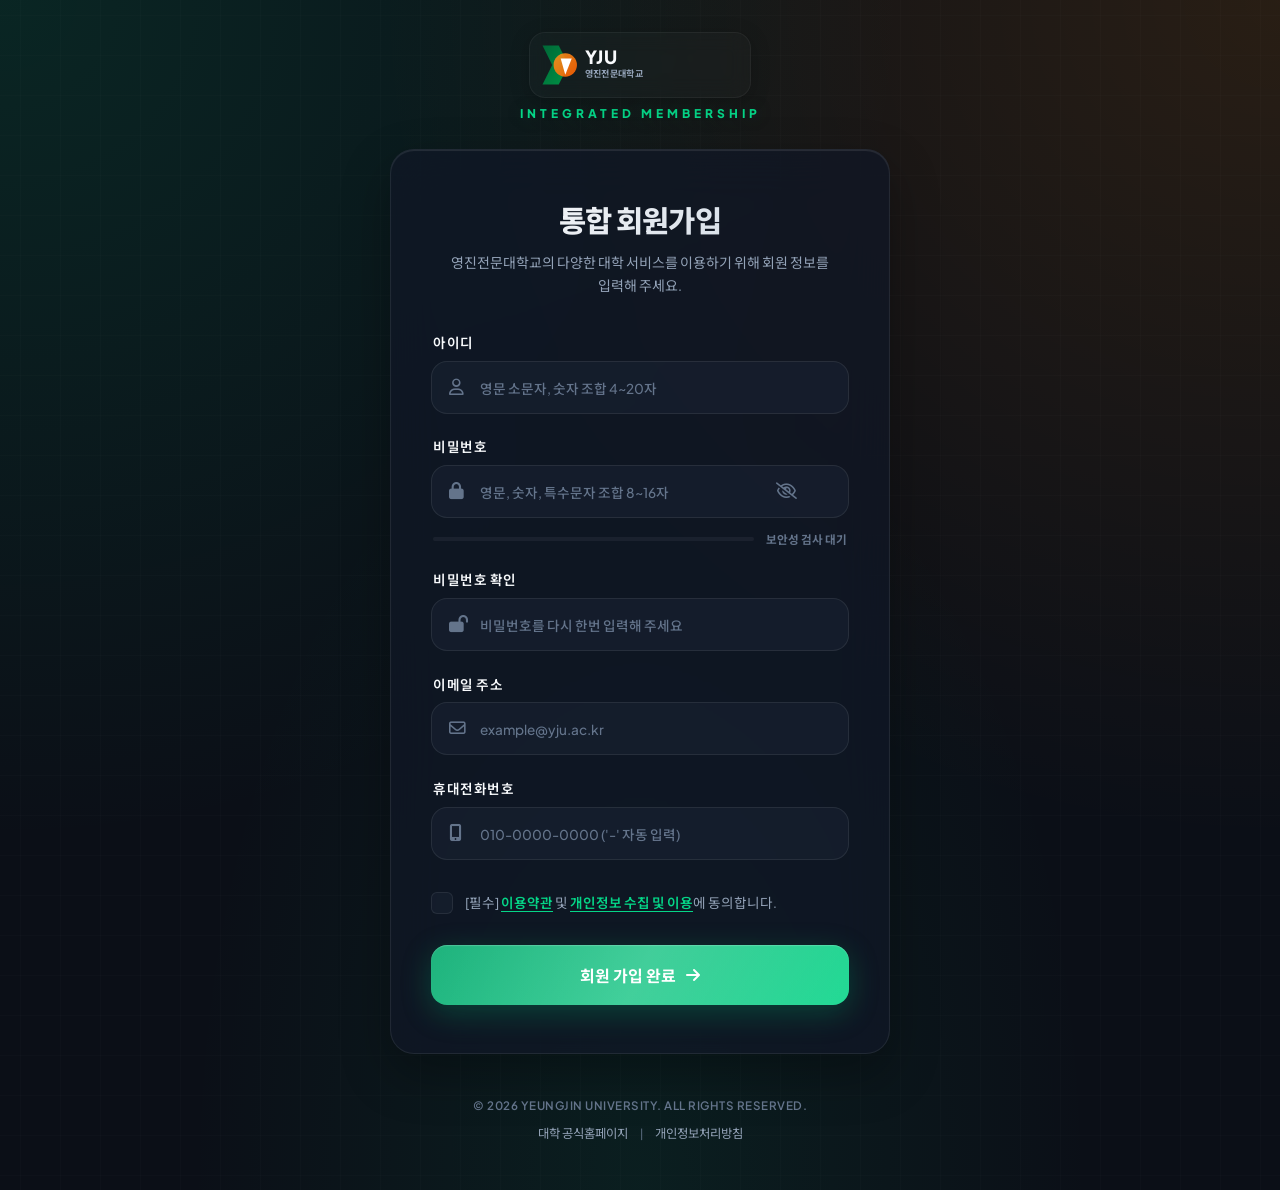
==== index.html @ d9326c76 "feat: Initialize Yeungjin University signup page and DB design (Modern Dark Theme)" ====
<!DOCTYPE html>
<html lang="ko">
<head>
  <meta charset="UTF-8">
  <meta name="viewport" content="width=device-width, initial-scale=1.0">
  <title>영진전문대학교 - 통합회원가입</title>
  <meta name="description" content="영진전문대학교 공식 통합 회원가입 페이지입니다. 안전한 보안 환경에서 통합 회원 계정을 생성하세요.">
  
  <!-- SEO & Open Graph -->
  <meta property="og:title" content="영진전문대학교 - 통합회원가입">
  <meta property="og:description" content="영진전문대학교 공식 통합 회원가입 페이지입니다. 안전한 보안 환경에서 통합 회원 계정을 생성하세요.">
  <meta property="og:type" content="website">
  
  <!-- Web Fonts (Noto Sans KR, Montserrat) -->
  <link rel="preconnect" href="https://fonts.googleapis.com">
  <link rel="preconnect" href="https://fonts.gstatic.com" crossorigin>
  <link href="https://fonts.googleapis.com/css2?family=Montserrat:wght@400;600;700;800&family=Noto+Sans+KR:wght@300;400;500;700;900&display=swap" rel="stylesheet">
  
  <!-- FontAwesome Icons for UI Enhancements -->
  <link rel="stylesheet" href="https://cdnjs.cloudflare.com/ajax/libs/font-awesome/6.4.0/css/all.min.css">
  
  <!-- External CSS Stylesheet -->
  <link rel="stylesheet" href="style.css">
</head>
<body>

  <!-- Background Decorative Spheres for Modern Glassmorphism Accent -->
  <div class="bg-bubble bg-bubble-1"></div>
  <div class="bg-bubble bg-bubble-2"></div>

  <div class="app-container">
    <!-- Header Area -->
    <header class="app-header">
      <div class="logo-area">
        <!-- SVG Logotype representing YJU -->
        <svg class="yju-logo" viewBox="0 0 320 80" xmlns="http://www.w3.org/2000/svg">
          <defs>
            <linearGradient id="gradGreen" x1="0%" y1="0%" x2="100%" y2="100%">
              <stop offset="0%" stop-color="#006837" />
              <stop offset="100%" stop-color="#009245" />
            </linearGradient>
            <linearGradient id="gradOrange" x1="0%" y1="0%" x2="100%" y2="100%">
              <stop offset="0%" stop-color="#F7931E" />
              <stop offset="100%" stop-color="#FF5F00" />
            </linearGradient>
          </defs>
          <!-- Emblem Symbol -->
          <g transform="translate(10, 10)">
            <path d="M 0 0 L 25 0 L 40 30 L 25 60 L 0 60 L 15 30 Z" fill="url(#gradGreen)" />
            <circle cx="35" cy="30" r="18" fill="url(#gradOrange)" opacity="0.9" />
            <path d="M 28 20 L 45 20 L 35 45 Z" fill="#FFFFFF" />
          </g>
          <!-- Typographic Text -->
          <text x="75" y="38" font-family="'Montserrat', sans-serif" font-weight="900" font-size="28" fill="#006837" letter-spacing="1">YJU</text>
          <text x="75" y="58" font-family="'Noto Sans KR', sans-serif" font-weight="700" font-size="14" fill="#666666" letter-spacing="0.5">영진전문대학교</text>
        </svg>
      </div>
      <p class="header-subtitle">INTEGRATED MEMBERSHIP</p>
    </header>

    <!-- Main Content Area -->
    <main class="app-main">
      <section class="signup-card">
        <div class="card-header">
          <h1 class="card-title">통합 회원가입</h1>
          <p class="card-desc">영진전문대학교의 다양한 대학 서비스를 이용하기 위해 회원 정보를 입력해 주세요.</p>
        </div>

        <form id="signupForm" class="signup-form" novalidate>
          
          <!-- 1. 아이디 입력 필드 -->
          <div class="form-group" id="group-username">
            <label for="username" class="form-label">아이디</label>
            <div class="input-wrapper">
              <i class="input-icon fa-regular fa-user"></i>
              <input type="text" id="username" name="username" class="form-input" placeholder="영문 소문자, 숫자 조합 4~20자" required autocomplete="username">
              <span class="status-indicator"><i class="fa-solid fa-circle-check"></i></span>
            </div>
            <div class="validation-message" id="msg-username">아이디를 입력해 주세요.</div>
          </div>

          <!-- 2. 비밀번호 입력 필드 -->
          <div class="form-group" id="group-password">
            <label for="password" class="form-label">비밀번호</label>
            <div class="input-wrapper">
              <i class="input-icon fa-solid fa-lock"></i>
              <input type="password" id="password" name="password" class="form-input" placeholder="영문, 숫자, 특수문자 조합 8~16자" required autocomplete="new-password">
              <button type="button" class="btn-toggle-password" tabindex="-1" aria-label="비밀번호 보기/숨기기">
                <i class="fa-regular fa-eye-slash"></i>
              </button>
              <span class="status-indicator"><i class="fa-solid fa-circle-check"></i></span>
            </div>
            <!-- Password Strength Bar -->
            <div class="password-strength-container">
              <div class="strength-bar-bg">
                <div class="strength-bar-gauge" id="strengthBar"></div>
              </div>
              <span class="strength-text" id="strengthText">보안성 검사 대기</span>
            </div>
            <div class="validation-message" id="msg-password">비밀번호를 입력해 주세요.</div>
          </div>

          <!-- 3. 비밀번호 확인 입력 필드 -->
          <div class="form-group" id="group-confirm_password">
            <label for="confirm_password" class="form-label">비밀번호 확인</label>
            <div class="input-wrapper">
              <i class="input-icon fa-solid fa-lock-open"></i>
              <input type="password" id="confirm_password" name="confirm_password" class="form-input" placeholder="비밀번호를 다시 한번 입력해 주세요" required autocomplete="new-password">
              <span class="status-indicator"><i class="fa-solid fa-circle-check"></i></span>
            </div>
            <div class="validation-message" id="msg-confirm_password">비밀번호가 일치하지 않습니다.</div>
          </div>

          <!-- 4. 이메일 입력 필드 -->
          <div class="form-group" id="group-email">
            <label for="email" class="form-label">이메일 주소</label>
            <div class="input-wrapper">
              <i class="input-icon fa-regular fa-envelope"></i>
              <input type="email" id="email" name="email" class="form-input" placeholder="example@yju.ac.kr" required autocomplete="email">
              <span class="status-indicator"><i class="fa-solid fa-circle-check"></i></span>
            </div>
            <div class="validation-message" id="msg-email">올바른 이메일 형식이 아닙니다.</div>
          </div>

          <!-- 5. 전화번호 입력 필드 -->
          <div class="form-group" id="group-phone">
            <label for="phone" class="form-label">휴대전화번호</label>
            <div class="input-wrapper">
              <i class="input-icon fa-solid fa-mobile-screen-button"></i>
              <input type="tel" id="phone" name="phone" class="form-input" placeholder="010-0000-0000 ('-' 자동 입력)" required autocomplete="tel">
              <span class="status-indicator"><i class="fa-solid fa-circle-check"></i></span>
            </div>
            <div class="validation-message" id="msg-phone">올바른 전화번호 형식이 아닙니다.</div>
          </div>

          <!-- 약관 동의 체크박스 -->
          <div class="form-terms">
            <label class="checkbox-container">
              <input type="checkbox" id="termsAgree" required>
              <span class="custom-checkbox"></span>
              <span class="checkbox-label">
                [필수] <a href="#" class="terms-link" onclick="event.preventDefault(); alert('이용약관 및 개인정보 수집 이용에 동의하셨습니다.');">이용약관</a> 및 
                <a href="#" class="terms-link" onclick="event.preventDefault(); alert('개인정보처리방침에 동의하셨습니다.');">개인정보 수집 및 이용</a>에 동의합니다.
              </span>
            </label>
            <div class="validation-message" id="msg-terms">필수 약관에 동의하셔야 회원가입이 가능합니다.</div>
          </div>

          <!-- 회원가입 제출 버튼 -->
          <button type="submit" id="btnSubmit" class="btn-submit">
            <span>회원 가입 완료</span>
            <i class="fa-solid fa-arrow-right"></i>
          </button>

        </form>
      </section>
    </main>

    <!-- Footer Area -->
    <footer class="app-footer">
      <p class="copyright">&copy; 2026 YEUNGJIN UNIVERSITY. ALL RIGHTS RESERVED.</p>
      <div class="footer-links">
        <a href="https://www.yju.ac.kr" target="_blank" rel="noopener noreferrer">대학 공식홈페이지</a>
        <span class="divider">|</span>
        <a href="#">개인정보처리방침</a>
      </div>
    </footer>
  </div>

  <!-- 회원가입 성공 팝업 모달 (DB 시뮬레이션) -->
  <div class="modal-overlay" id="successModal" aria-hidden="true" role="dialog">
    <div class="success-modal">
      <div class="modal-decoration">
        <div class="celebration-ring"></div>
        <div class="success-icon"><i class="fa-solid fa-check"></i></div>
      </div>
      <h2 class="modal-title">가입을 환영합니다!</h2>
      <p class="modal-lead">영진전문대학교 통합 계정 생성이 정상적으로 모의(Mock) 실행되었습니다. DB 설계 규격에 맞춰 저장된 정보는 다음과 같습니다.</p>
      
      <!-- DB 저장 결과 데이터 테이블 -->
      <div class="db-result-box">
        <div class="db-badge">DATABASE RECORD SIMULATION</div>
        <table class="db-table">
          <tbody>
            <tr>
              <th><i class="fa-solid fa-key"></i> Key (No.)</th>
              <td id="result-id" class="highlight-id">1</td>
            </tr>
            <tr>
              <th><i class="fa-regular fa-user"></i> 아이디</th>
              <td id="result-username">yju_student</td>
            </tr>
            <tr>
              <th><i class="fa-solid fa-lock"></i> 비밀번호 해시</th>
              <td class="pwd-hash-cell">
                <span class="hash-text" id="result-password">SHA-256 Hash Simulated</span>
                <span class="hash-tag">ENCRYPTED</span>
              </td>
            </tr>
            <tr>
              <th><i class="fa-regular fa-envelope"></i> 이메일</th>
              <td id="result-email">student@yju.ac.kr</td>
            </tr>
            <tr>
              <th><i class="fa-solid fa-mobile-screen-button"></i> 전화번호</th>
              <td id="result-phone">010-1234-5678</td>
            </tr>
            <tr>
              <th><i class="fa-regular fa-clock"></i> 가입일시</th>
              <td id="result-date">2026-07-01 00:00:00</td>
            </tr>
          </tbody>
        </table>
      </div>

      <button type="button" class="btn-close-modal" id="btnCloseModal">확인 및 메인으로</button>
    </div>
  </div>

  <!-- External JS Logic -->
  <script src="app.js"></script>
</body>
</html>
---- style.css ----
/* ==========================================================================
   Modern Dark Premium Design System (Yeungjin University Portal Concept)
   ========================================================================== */

@import url('https://fonts.googleapis.com/css2?family=Plus+Jakarta+Sans:wght@300;400;500;600;700;800&family=Noto+Sans+KR:wght@300;400;500;700;900&display=swap');

:root {
  /* Color Palettes */
  --bg-main: #0b0f17;             /* Obsidian Black */
  --card-bg: rgba(17, 24, 39, 0.7); /* Dark Glass Slate */
  --card-border: rgba(255, 255, 255, 0.08);
  --card-border-focus: rgba(0, 168, 107, 0.4);
  
  /* YJU Brand Colors (Modernized for Dark Mode) */
  --primary-color: #00a86b;       /* Neo Forest Green */
  --primary-light: #05d587;       /* Mint Green */
  --primary-glow: rgba(0, 168, 107, 0.25);
  
  --accent-color: #ff8a00;        /* Cyber Orange */
  --accent-light: #ffaa40;        /* Light Amber */
  --accent-glow: rgba(255, 138, 0, 0.25);
  
  /* Text Colors */
  --text-primary: #f8fafc;        /* Slate 50 */
  --text-secondary: #94a3b8;      /* Slate 400 */
  --text-muted: #64748b;          /* Slate 500 */
  
  /* Interaction Colors */
  --input-bg: rgba(30, 41, 59, 0.4);
  --input-border: rgba(255, 255, 255, 0.08);
  
  --error-color: #f87171;         /* Pastel Red */
  --error-bg: rgba(239, 68, 68, 0.08);
  --error-border: rgba(239, 68, 68, 0.3);
  
  --success-color: #34d399;       /* Pastel Emerald */
  --success-bg: rgba(52, 211, 153, 0.08);
  --success-border: rgba(52, 211, 153, 0.3);

  /* Constants */
  --radius-lg: 24px;
  --radius-md: 16px;
  --radius-sm: 10px;
  --transition-cubic: all 0.4s cubic-bezier(0.16, 1, 0.3, 1);
  --transition-fast: all 0.2s ease;
}

/* Global Reset */
* {
  box-sizing: border-box;
  margin: 0;
  padding: 0;
  font-family: 'Plus Jakarta Sans', 'Noto Sans KR', sans-serif;
  -webkit-font-smoothing: antialiased;
  -moz-osx-font-smoothing: grayscale;
}

body {
  min-height: 100vh;
  display: flex;
  justify-content: center;
  align-items: center;
  background-color: var(--bg-main);
  /* Modern Dynamic Mesh Gradient Background */
  background-image: 
    radial-gradient(at 0% 0%, rgba(0, 168, 107, 0.15) 0px, transparent 50%),
    radial-gradient(at 100% 0%, rgba(255, 138, 0, 0.12) 0px, transparent 50%),
    radial-gradient(at 50% 100%, rgba(5, 213, 135, 0.08) 0px, transparent 50%);
  color: var(--text-primary);
  overflow-x: hidden;
  position: relative;
  padding: 2rem 1rem;
}

/* Background Grid Overlay for Premium Sci-Fi/Tech aesthetic */
body::before {
  content: "";
  position: absolute;
  top: 0;
  left: 0;
  width: 100%;
  height: 100%;
  background-image: linear-gradient(rgba(255, 255, 255, 0.01) 1px, transparent 1px),
                    linear-gradient(90deg, rgba(255, 255, 255, 0.01) 1px, transparent 1px);
  background-size: 40px 40px;
  background-position: center;
  z-index: 0;
  pointer-events: none;
}

/* Container */
.app-container {
  width: 100%;
  max-width: 500px;
  z-index: 10;
  display: flex;
  flex-direction: column;
  gap: 1.75rem;
}

.portal-container {
  max-width: 580px;
}

/* Header Area */
.app-header {
  text-align: center;
  display: flex;
  flex-direction: column;
  align-items: center;
  gap: 0.5rem;
  z-index: 5;
}

.logo-area {
  display: flex;
  justify-content: center;
  align-items: center;
  padding: 6px;
  border-radius: var(--radius-md);
  background: rgba(255, 255, 255, 0.02);
  border: 1px solid rgba(255, 255, 255, 0.05);
  backdrop-filter: blur(10px);
  box-shadow: 0 4px 20px rgba(0, 0, 0, 0.2);
}

.yju-logo {
  height: 52px;
  width: auto;
}

/* Adjust colors inside Logo SVG to match Dark Theme modern style */
.yju-logo text[fill="#006837"] {
  fill: var(--text-primary) !important;
}
.yju-logo text[fill="#666666"] {
  fill: var(--text-secondary) !important;
}

.header-subtitle {
  font-family: 'Plus Jakarta Sans', sans-serif;
  font-weight: 800;
  font-size: 0.75rem;
  letter-spacing: 4px;
  color: var(--primary-light);
  text-shadow: 0 0 20px var(--primary-glow);
}

/* Premium Card Glassmorphism */
.signup-card {
  background: var(--card-bg);
  backdrop-filter: blur(24px);
  -webkit-backdrop-filter: blur(24px);
  border: 1px solid var(--card-border);
  border-radius: var(--radius-lg);
  box-shadow: 0 20px 50px rgba(0, 0, 0, 0.3), 
              inset 0 1px 1px rgba(255, 255, 255, 0.1);
  padding: 3rem 2.5rem;
  transition: var(--transition-cubic);
}

.signup-card:hover {
  border-color: rgba(255, 255, 255, 0.12);
  box-shadow: 0 25px 60px rgba(0, 0, 0, 0.4), 
              inset 0 1px 1px rgba(255, 255, 255, 0.15);
}

.card-header {
  margin-bottom: 2.25rem;
  text-align: center;
}

.card-title {
  font-size: 1.85rem;
  font-weight: 800;
  color: var(--text-primary);
  margin-bottom: 0.65rem;
  letter-spacing: -0.75px;
  background: linear-gradient(135deg, #ffffff 0%, #cbd5e1 100%);
  -webkit-background-clip: text;
  -webkit-text-fill-color: transparent;
}

.card-desc {
  font-size: 0.875rem;
  color: var(--text-secondary);
  line-height: 1.6;
  font-weight: 400;
  word-break: keep-all;
}

/* Form Styles */
.signup-form {
  display: flex;
  flex-direction: column;
  gap: 1.4rem;
}

.form-group {
  display: flex;
  flex-direction: column;
  gap: 0.55rem;
  position: relative;
}

.form-label {
  font-size: 0.85rem;
  font-weight: 600;
  color: var(--text-primary);
  letter-spacing: 0.5px;
  padding-left: 2px;
}

/* Input Wrapper & Inputs */
.input-wrapper {
  position: relative;
  display: flex;
  align-items: center;
}

.input-icon {
  position: absolute;
  left: 18px;
  font-size: 1.05rem;
  color: var(--text-muted);
  pointer-events: none;
  transition: var(--transition-fast);
}

.form-input {
  width: 100%;
  padding: 16px 44px 16px 48px;
  font-size: 0.95rem;
  background-color: var(--input-bg);
  border: 1px solid var(--input-border);
  border-radius: var(--radius-md);
  color: var(--text-primary);
  outline: none;
  transition: var(--transition-cubic);
}

.form-input::placeholder {
  color: var(--text-muted);
  font-size: 0.85rem;
  font-weight: 500;
}

/* Input Interactive States */
.form-input:focus {
  background-color: rgba(30, 41, 59, 0.7);
  border-color: var(--primary-color);
  box-shadow: 0 0 0 4px var(--primary-glow),
              0 4px 20px rgba(0, 0, 0, 0.15);
}

.form-input:focus ~ .input-icon {
  color: var(--primary-light);
  transform: scale(1.05);
}

/* Password Toggle Visibility Button */
.btn-toggle-password {
  position: absolute;
  right: 44px;
  background: none;
  border: none;
  color: var(--text-muted);
  cursor: pointer;
  padding: 8px;
  display: flex;
  align-items: center;
  justify-content: center;
  font-size: 1.05rem;
  transition: var(--transition-fast);
  border-radius: 50%;
}

.btn-toggle-password:hover {
  color: var(--text-primary);
  background-color: rgba(255, 255, 255, 0.05);
}

/* Validation Indicator Styles */
.status-indicator {
  position: absolute;
  right: 18px;
  font-size: 1rem;
  display: none;
  align-items: center;
  justify-content: center;
  pointer-events: none;
}

.validation-message {
  font-size: 0.775rem;
  font-weight: 500;
  color: var(--error-color);
  margin-top: 4px;
  padding-left: 4px;
  display: none;
  opacity: 0;
  transform: translateY(-5px);
  transition: var(--transition-cubic);
}

/* CSS Classes for Form Validation States applied by JS */
.form-group.error .form-input {
  border-color: var(--error-border);
  background-color: var(--error-bg);
}

.form-group.error .form-input:focus {
  box-shadow: 0 0 0 4px rgba(248, 113, 113, 0.15);
}

.form-group.error .input-icon {
  color: var(--error-color);
}

.form-group.error .status-indicator {
  display: flex;
  color: var(--error-color);
}

.form-group.error .status-indicator i::before {
  content: "\f06a";
}

.form-group.error .validation-message {
  display: block;
  opacity: 1;
  transform: translateY(0);
}

.form-group.success .form-input {
  border-color: var(--success-border);
  background-color: var(--success-bg);
}

.form-group.success .input-icon {
  color: var(--success-color);
}

.form-group.success .status-indicator {
  display: flex;
  color: var(--success-color);
}

.form-group.success .status-indicator i::before {
  content: "\f058";
}

/* Password Strength Meter CSS */
.password-strength-container {
  display: flex;
  align-items: center;
  justify-content: space-between;
  gap: 12px;
  margin-top: 4px;
  padding: 0 2px;
}

.strength-bar-bg {
  flex-grow: 1;
  height: 4px;
  background-color: rgba(255, 255, 255, 0.05);
  border-radius: 2px;
  overflow: hidden;
}

.strength-bar-gauge {
  height: 100%;
  width: 0%;
  border-radius: 2px;
  transition: var(--transition-cubic);
}

.strength-text {
  font-size: 0.725rem;
  font-weight: 700;
  color: var(--text-muted);
  white-space: nowrap;
}

/* Password Strength Indicators */
.strength-weak {
  width: 30%;
  background-color: var(--error-color);
  box-shadow: 0 0 10px rgba(248, 113, 113, 0.5);
}
.strength-medium {
  width: 65%;
  background-color: var(--accent-color);
  box-shadow: 0 0 10px rgba(255, 138, 0, 0.5);
}
.strength-strong {
  width: 100%;
  background-color: var(--success-color);
  box-shadow: 0 0 10px rgba(52, 211, 153, 0.5);
}

/* Terms Checkbox Design */
.form-terms {
  margin: 0.6rem 0;
  display: flex;
  flex-direction: column;
  gap: 0.5rem;
}

.checkbox-container {
  display: flex;
  align-items: flex-start;
  gap: 12px;
  position: relative;
  cursor: pointer;
  user-select: none;
}

.checkbox-container input {
  position: absolute;
  opacity: 0;
  cursor: pointer;
  height: 0;
  width: 0;
}

.custom-checkbox {
  height: 22px;
  width: 22px;
  background-color: var(--input-bg);
  border: 1px solid var(--input-border);
  border-radius: 6px;
  display: flex;
  align-items: center;
  justify-content: center;
  flex-shrink: 0;
  transition: var(--transition-fast);
}

.checkbox-container:hover input ~ .custom-checkbox {
  border-color: rgba(255, 255, 255, 0.25);
  background-color: rgba(255, 255, 255, 0.05);
}

.checkbox-container input:checked ~ .custom-checkbox {
  background-color: var(--primary-color);
  border-color: var(--primary-color);
  box-shadow: 0 0 12px var(--primary-glow);
}

.custom-checkbox::after {
  content: "\f00c";
  font-family: "Font Awesome 6 Free";
  font-weight: 900;
  color: #ffffff;
  font-size: 0.8rem;
  display: none;
}

.checkbox-container input:checked ~ .custom-checkbox::after {
  display: block;
}

.checkbox-label {
  font-size: 0.85rem;
  color: var(--text-secondary);
  line-height: 1.6;
  word-break: keep-all;
}

.terms-link {
  color: var(--primary-light);
  font-weight: 600;
  text-decoration: underline;
  text-underline-offset: 3px;
  transition: var(--transition-fast);
}

.terms-link:hover {
  color: var(--accent-light);
}

/* Submit Button Style */
.btn-submit {
  width: 100%;
  padding: 18px;
  background: linear-gradient(135deg, var(--primary-color) 0%, var(--primary-light) 100%);
  border: none;
  border-radius: var(--radius-md);
  color: #ffffff;
  font-size: 1rem;
  font-weight: 700;
  cursor: pointer;
  display: flex;
  justify-content: center;
  align-items: center;
  gap: 10px;
  box-shadow: 0 8px 30px rgba(0, 168, 107, 0.3),
              inset 0 1px 1px rgba(255, 255, 255, 0.2);
  transition: var(--transition-cubic);
  position: relative;
  overflow: hidden;
}

.btn-submit::after {
  content: '';
  position: absolute;
  top: 0;
  left: -50%;
  width: 200%;
  height: 100%;
  background: linear-gradient(to right, rgba(255,255,255,0) 0%, rgba(255,255,255,0.25) 50%, rgba(255,255,255,0) 100%);
  transform: skewX(-25deg);
  transition: 0.8s;
  pointer-events: none;
}

.btn-submit:hover {
  box-shadow: 0 12px 35px rgba(0, 168, 107, 0.45), 
              0 0 0 4px var(--primary-glow),
              inset 0 1px 1px rgba(255, 255, 255, 0.3);
  transform: translateY(-2px);
}

.btn-submit:hover::after {
  left: 125%;
}

.btn-submit:active {
  transform: translateY(0);
  box-shadow: 0 4px 15px rgba(0, 168, 107, 0.4);
}

/* Footer Styling */
.app-footer {
  text-align: center;
  display: flex;
  flex-direction: column;
  gap: 0.65rem;
  padding: 1rem 0;
  z-index: 5;
}

.copyright {
  font-family: 'Plus Jakarta Sans', sans-serif;
  font-size: 0.725rem;
  color: var(--text-muted);
  font-weight: 600;
  letter-spacing: 0.5px;
}

.footer-links {
  display: flex;
  justify-content: center;
  align-items: center;
  gap: 12px;
}

.footer-links a {
  font-size: 0.775rem;
  color: var(--text-secondary);
  text-decoration: none;
  transition: var(--transition-fast);
}

.footer-links a:hover {
  color: var(--primary-light);
  text-shadow: 0 0 10px var(--primary-glow);
}

.footer-links .divider {
  font-size: 0.7rem;
  color: var(--text-muted);
}

/* Modal Overlay & Styling (DB Simulation Terminal view) */
.modal-overlay {
  position: fixed;
  top: 0;
  left: 0;
  width: 100%;
  height: 100%;
  background-color: rgba(3, 7, 18, 0.8);
  backdrop-filter: blur(12px);
  z-index: 100;
  display: flex;
  justify-content: center;
  align-items: center;
  opacity: 0;
  pointer-events: none;
  transition: opacity 0.4s cubic-bezier(0.16, 1, 0.3, 1);
  padding: 1rem;
}

.modal-overlay.active {
  opacity: 1;
  pointer-events: auto;
}

.success-modal {
  width: 100%;
  max-width: 480px;
  background-color: #0f172a; /* Deep Slate */
  border: 1px solid rgba(255, 255, 255, 0.1);
  border-radius: var(--radius-lg);
  box-shadow: 0 25px 70px rgba(0, 0, 0, 0.5),
              inset 0 1px 1px rgba(255, 255, 255, 0.1);
  padding: 2.5rem 2rem 2rem 2rem;
  text-align: center;
  position: relative;
  overflow: hidden;
  transform: scale(0.9);
  transition: transform 0.45s cubic-bezier(0.34, 1.56, 0.64, 1);
}

.modal-overlay.active .success-modal {
  transform: scale(1);
}

.modal-decoration {
  position: relative;
  width: 76px;
  height: 76px;
  margin: 0 auto 1.5rem auto;
}

.celebration-ring {
  position: absolute;
  top: 0;
  left: 0;
  width: 100%;
  height: 100%;
  border: 3px solid rgba(52, 211, 153, 0.15);
  border-radius: 50%;
  animation: pulseRing 1.8s infinite cubic-bezier(0.16, 1, 0.3, 1);
}

@keyframes pulseRing {
  0% { transform: scale(1); opacity: 1; }
  100% { transform: scale(1.4); opacity: 0; }
}

.success-icon {
  width: 100%;
  height: 100%;
  background: linear-gradient(135deg, var(--success-color) 0%, #10b981 100%);
  border-radius: 50%;
  display: flex;
  align-items: center;
  justify-content: center;
  color: #0f172a;
  font-size: 1.9rem;
  z-index: 2;
  position: relative;
  box-shadow: 0 8px 24px rgba(52, 211, 153, 0.3);
}

.modal-title {
  font-size: 1.6rem;
  font-weight: 800;
  color: var(--text-primary);
  margin-bottom: 0.5rem;
  background: linear-gradient(135deg, #ffffff 0%, #94a3b8 100%);
  -webkit-background-clip: text;
  -webkit-text-fill-color: transparent;
}

.modal-lead {
  font-size: 0.85rem;
  color: var(--text-secondary);
  line-height: 1.6;
  margin-bottom: 1.75rem;
  word-break: keep-all;
}

/* Database CLI IDE Theme Results Box */
.db-result-box {
  background-color: #030712; /* Darker Slate Gray */
  border-radius: var(--radius-md);
  padding: 1.4rem;
  margin-bottom: 1.75rem;
  text-align: left;
  border: 1px solid rgba(255, 255, 255, 0.05);
  box-shadow: inset 0 4px 15px rgba(0, 0, 0, 0.4);
}

.db-badge {
  font-family: 'Plus Jakarta Sans', sans-serif;
  font-size: 0.65rem;
  font-weight: 800;
  color: var(--accent-light);
  letter-spacing: 1.5px;
  margin-bottom: 1rem;
  border-bottom: 1px solid rgba(255, 255, 255, 0.05);
  padding-bottom: 6px;
  display: flex;
  align-items: center;
  gap: 6px;
}

.db-badge::before {
  content: '';
  display: inline-block;
  width: 6px;
  height: 6px;
  border-radius: 50%;
  background-color: var(--accent-color);
  box-shadow: 0 0 8px var(--accent-glow);
  animation: blink 1s infinite alternate;
}

@keyframes blink {
  0% { opacity: 0.4; }
  100% { opacity: 1; }
}

.db-table {
  width: 100%;
  border-collapse: collapse;
}

.db-table th {
  font-size: 0.775rem;
  font-weight: 600;
  color: var(--text-secondary);
  padding: 8px 0;
  vertical-align: middle;
  width: 120px;
  text-align: left;
}

.db-table th i {
  margin-right: 6px;
  width: 14px;
  text-align: center;
  color: var(--text-muted);
}

.db-table td {
  font-family: 'Plus Jakarta Sans', 'Noto Sans KR', sans-serif;
  font-size: 0.825rem;
  color: var(--text-primary);
  padding: 8px 0;
  word-break: break-all;
}

.highlight-id {
  color: var(--accent-color) !important;
  font-weight: 800;
  text-shadow: 0 0 10px var(--accent-glow);
}

.pwd-hash-cell {
  display: flex;
  align-items: center;
  gap: 8px;
  flex-wrap: wrap;
}

.hash-text {
  font-family: 'Courier New', monospace;
  font-size: 0.75rem !important;
  color: #38bdf8 !important; /* Cyber Sky Blue */
  letter-spacing: 0.5px;
}

.hash-tag {
  background-color: rgba(239, 68, 68, 0.15);
  border: 1px solid rgba(239, 68, 68, 0.2);
  color: #f87171;
  font-size: 0.55rem;
  font-weight: 800;
  padding: 1px 4px;
  border-radius: 4px;
  letter-spacing: 0.5px;
}

.btn-close-modal {
  width: 100%;
  padding: 16px;
  background-color: var(--text-primary);
  color: #0f172a;
  border: none;
  border-radius: var(--radius-md);
  font-weight: 800;
  font-size: 0.95rem;
  cursor: pointer;
  transition: var(--transition-cubic);
}

.btn-close-modal:hover {
  background-color: #ffffff;
  box-shadow: 0 4px 20px rgba(255, 255, 255, 0.2);
  transform: translateY(-2px);
}

.btn-close-modal:active {
  transform: translateY(0);
}

/* ==========================================================================
   Portal Dashboard Specific Styles
   ========================================================================== */

.portal-welcome {
  display: flex;
  flex-direction: column;
  align-items: center;
  text-align: center;
  gap: 0.75rem;
  margin-bottom: 2.25rem;
}

.user-avatar {
  width: 84px;
  height: 84px;
  background: linear-gradient(135deg, rgba(0, 168, 107, 0.1) 0%, rgba(255, 138, 0, 0.05) 100%);
  border: 2px dashed rgba(0, 168, 107, 0.3);
  border-radius: 50%;
  display: flex;
  justify-content: center;
  align-items: center;
  font-size: 2.4rem;
  color: var(--primary-light);
  margin-bottom: 0.5rem;
  box-shadow: 0 10px 25px rgba(0, 0, 0, 0.15);
  animation: bounceAvatar 2.5s ease-in-out infinite alternate;
}

@keyframes bounceAvatar {
  0% { transform: translateY(0); box-shadow: 0 10px 25px rgba(0, 0, 0, 0.15); }
  100% { transform: translateY(-8px); box-shadow: 0 15px 30px rgba(0, 168, 107, 0.15); }
}

.welcome-title {
  font-size: 1.65rem;
  font-weight: 800;
  color: var(--text-primary);
  word-break: keep-all;
  background: linear-gradient(135deg, #ffffff 0%, #cbd5e1 100%);
  -webkit-background-clip: text;
  -webkit-text-fill-color: transparent;
}

.name-highlight {
  -webkit-text-fill-color: initial; /* Reset gradient */
  color: var(--primary-light);
  border-bottom: 2px double var(--accent-color);
  padding-bottom: 2px;
  text-shadow: 0 0 15px var(--primary-glow);
}

.welcome-desc {
  font-size: 0.875rem;
  color: var(--text-secondary);
  line-height: 1.6;
  word-break: keep-all;
}

.session-box {
  margin-bottom: 2.25rem;
  border-left: 4px solid var(--accent-color);
}

.services-section {
  display: flex;
  flex-direction: column;
  gap: 1.1rem;
  margin-bottom: 2.25rem;
}

.services-title {
  font-size: 0.95rem;
  font-weight: 700;
  color: var(--text-primary);
  border-left: 3px solid var(--primary-color);
  padding-left: 10px;
  letter-spacing: 0.5px;
}

.services-grid {
  display: grid;
  grid-template-columns: repeat(4, 1fr);
  gap: 14px;
}

.service-item {
  display: flex;
  flex-direction: column;
  align-items: center;
  text-align: center;
  padding: 16px 8px;
  background-color: rgba(255, 255, 255, 0.02);
  border: 1px solid rgba(255, 255, 255, 0.05);
  border-radius: var(--radius-md);
  text-decoration: none;
  transition: var(--transition-cubic);
}

.service-item:hover {
  background-color: rgba(255, 255, 255, 0.05);
  border-color: var(--primary-color);
  box-shadow: 0 10px 25px rgba(0, 168, 107, 0.1);
  transform: translateY(-5px);
}

.service-icon {
  width: 48px;
  height: 48px;
  border-radius: 12px;
  display: flex;
  align-items: center;
  justify-content: center;
  font-size: 1.35rem;
  margin-bottom: 10px;
  transition: var(--transition-cubic);
}

.service-item:hover .service-icon {
  transform: scale(1.15);
}

.icon-green { background-color: rgba(0, 168, 107, 0.1); color: var(--primary-light); }
.icon-orange { background-color: rgba(255, 138, 0, 0.1); color: var(--accent-light); }
.icon-blue { background-color: rgba(56, 189, 248, 0.1); color: #38bdf8; }
.icon-purple { background-color: rgba(168, 85, 247, 0.1); color: #c084fc; }

.service-name {
  font-size: 0.775rem;
  font-weight: 600;
  color: var(--text-secondary);
}

.service-item:hover .service-name {
  color: var(--text-primary);
}

.btn-logout {
  width: 100%;
  padding: 16px;
  background-color: transparent;
  border: 1px solid rgba(255, 255, 255, 0.08);
  border-radius: var(--radius-md);
  color: var(--text-secondary);
  font-size: 0.9rem;
  font-weight: 700;
  cursor: pointer;
  display: flex;
  justify-content: center;
  align-items: center;
  gap: 8px;
  transition: var(--transition-fast);
}

.btn-logout:hover {
  border-color: var(--error-color);
  color: var(--error-color);
  background-color: rgba(248, 113, 113, 0.05);
  box-shadow: 0 4px 15px rgba(248, 113, 113, 0.05);
}

.btn-logout:active {
  transform: scale(0.98);
}

/* ==========================================================================
   Responsive Breakpoints
   ========================================================================== */

@media (max-width: 540px) {
  body {
    padding: 1.5rem 0.5rem;
  }
  
  .signup-card {
    padding: 2.25rem 1.5rem;
    border-radius: var(--radius-md);
  }
  
  .card-title {
    font-size: 1.55rem;
  }
  
  .form-input {
    padding: 14px 40px 14px 44px;
    font-size: 0.9rem;
  }
  
  .input-icon {
    left: 16px;
  }
  
  .btn-toggle-password {
    right: 40px;
  }
  
  .success-modal {
    padding: 2rem 1.25rem 1.5rem 1.25rem;
  }
  
  .db-table th {
    width: 95px;
  }

  .services-grid {
    grid-template-columns: repeat(2, 1fr);
  }
}
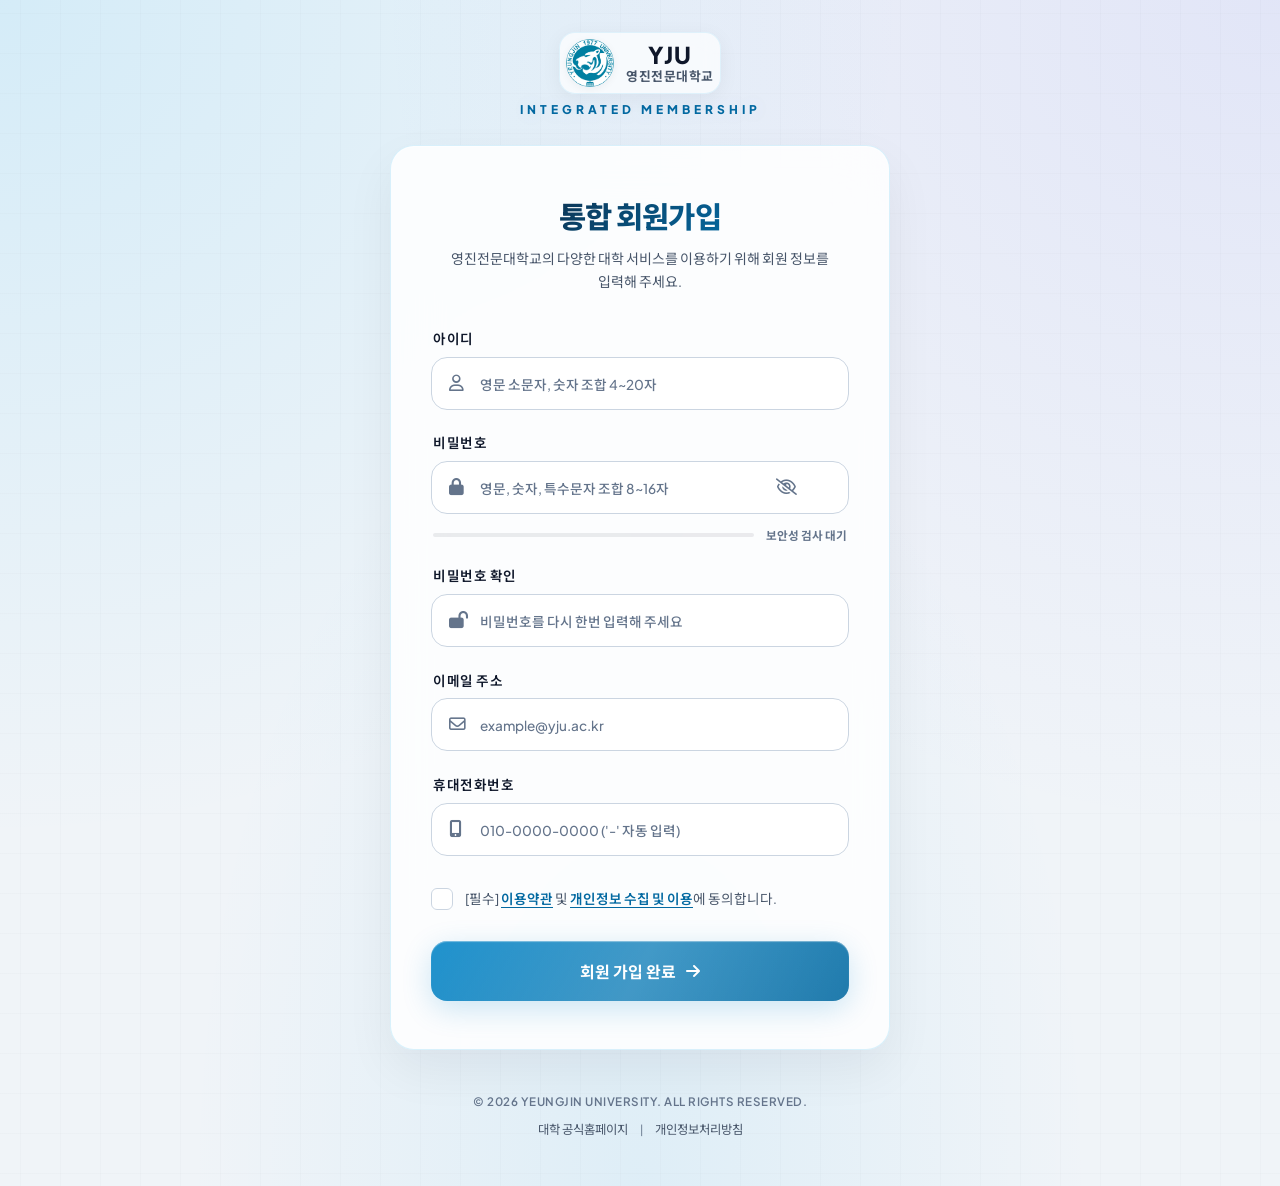
==== commit cc643c5d: "feat: update Yeungjin University logo, apply premium white/blue theme, create login page, and improv" ====
--- a/index.html
+++ b/index.html
@@ -32,28 +32,13 @@
     <!-- Header Area -->
     <header class="app-header">
       <div class="logo-area">
-        <!-- SVG Logotype representing YJU -->
-        <svg class="yju-logo" viewBox="0 0 320 80" xmlns="http://www.w3.org/2000/svg">
-          <defs>
-            <linearGradient id="gradGreen" x1="0%" y1="0%" x2="100%" y2="100%">
-              <stop offset="0%" stop-color="#006837" />
-              <stop offset="100%" stop-color="#009245" />
-            </linearGradient>
-            <linearGradient id="gradOrange" x1="0%" y1="0%" x2="100%" y2="100%">
-              <stop offset="0%" stop-color="#F7931E" />
-              <stop offset="100%" stop-color="#FF5F00" />
-            </linearGradient>
-          </defs>
-          <!-- Emblem Symbol -->
-          <g transform="translate(10, 10)">
-            <path d="M 0 0 L 25 0 L 40 30 L 25 60 L 0 60 L 15 30 Z" fill="url(#gradGreen)" />
-            <circle cx="35" cy="30" r="18" fill="url(#gradOrange)" opacity="0.9" />
-            <path d="M 28 20 L 45 20 L 35 45 Z" fill="#FFFFFF" />
-          </g>
-          <!-- Typographic Text -->
-          <text x="75" y="38" font-family="'Montserrat', sans-serif" font-weight="900" font-size="28" fill="#006837" letter-spacing="1">YJU</text>
-          <text x="75" y="58" font-family="'Noto Sans KR', sans-serif" font-weight="700" font-size="14" fill="#666666" letter-spacing="0.5">영진전문대학교</text>
-        </svg>
+        <div class="yju-logo-container">
+          <img src="yju_logo.png" class="yju-logo-img" alt="영진전문대학교 로고">
+          <div class="logo-text-group">
+            <span class="logo-text-en">YJU</span>
+            <span class="logo-text-ko">영진전문대학교</span>
+          </div>
+        </div>
       </div>
       <p class="header-subtitle">INTEGRATED MEMBERSHIP</p>
     </header>
@@ -213,7 +198,7 @@
         </table>
       </div>
 
-      <button type="button" class="btn-close-modal" id="btnCloseModal">확인 및 메인으로</button>
+      <button type="button" class="btn-close-modal" id="btnCloseModal">확인 및 로그인으로</button>
     </div>
   </div>
 
--- a/style.css
+++ b/style.css
@@ -5,37 +5,37 @@
 @import url('https://fonts.googleapis.com/css2?family=Plus+Jakarta+Sans:wght@300;400;500;600;700;800&family=Noto+Sans+KR:wght@300;400;500;700;900&display=swap');
 
 :root {
-  /* Color Palettes */
-  --bg-main: #0b0f17;             /* Obsidian Black */
-  --card-bg: rgba(17, 24, 39, 0.7); /* Dark Glass Slate */
-  --card-border: rgba(255, 255, 255, 0.08);
-  --card-border-focus: rgba(0, 168, 107, 0.4);
-  
-  /* YJU Brand Colors (Modernized for Dark Mode) */
-  --primary-color: #00a86b;       /* Neo Forest Green */
-  --primary-light: #05d587;       /* Mint Green */
-  --primary-glow: rgba(0, 168, 107, 0.25);
-  
-  --accent-color: #ff8a00;        /* Cyber Orange */
-  --accent-light: #ffaa40;        /* Light Amber */
-  --accent-glow: rgba(255, 138, 0, 0.25);
+  /* Color Palettes - Light Mode White & Blue Theme */
+  --bg-main: #f0f4f8;             /* Light Blue-Gray Ice Background */
+  --card-bg: rgba(255, 255, 255, 0.85); /* Frosty White Glass */
+  --card-border: rgba(14, 165, 233, 0.15); /* Soft Sky Blue Border */
+  --card-border-focus: rgba(2, 132, 199, 0.4); /* Sky Blue Focus */
+  
+  /* YJU Brand Colors (Modernized for Light White/Blue Theme) */
+  --primary-color: #0284c7;       /* Deep Sky Blue */
+  --primary-light: #0369a1;       /* Navy Accent */
+  --primary-glow: rgba(2, 132, 199, 0.15);
+  
+  --accent-color: #4f46e5;        /* Indigo Accent */
+  --accent-light: #4338ca;        /* Darker Indigo Accent */
+  --accent-glow: rgba(79, 70, 229, 0.15);
   
   /* Text Colors */
-  --text-primary: #f8fafc;        /* Slate 50 */
-  --text-secondary: #94a3b8;      /* Slate 400 */
-  --text-muted: #64748b;          /* Slate 500 */
+  --text-primary: #0f172a;        /* Deep Slate */
+  --text-secondary: #475569;      /* Medium Slate */
+  --text-muted: #64748b;          /* Light Slate */
   
   /* Interaction Colors */
-  --input-bg: rgba(30, 41, 59, 0.4);
-  --input-border: rgba(255, 255, 255, 0.08);
-  
-  --error-color: #f87171;         /* Pastel Red */
-  --error-bg: rgba(239, 68, 68, 0.08);
-  --error-border: rgba(239, 68, 68, 0.3);
-  
-  --success-color: #34d399;       /* Pastel Emerald */
-  --success-bg: rgba(52, 211, 153, 0.08);
-  --success-border: rgba(52, 211, 153, 0.3);
+  --input-bg: rgba(255, 255, 255, 0.95); /* Clean white input */
+  --input-border: #cbd5e1;        /* Light Slate Border */
+  
+  --error-color: #ef4444;         /* Vibrant Red */
+  --error-bg: rgba(239, 68, 68, 0.05);
+  --error-border: rgba(239, 68, 68, 0.2);
+  
+  --success-color: #10b981;       /* Vibrant Emerald */
+  --success-bg: rgba(16, 185, 129, 0.05);
+  --success-border: rgba(16, 185, 129, 0.2);
 
   /* Constants */
   --radius-lg: 24px;
@@ -61,18 +61,18 @@
   justify-content: center;
   align-items: center;
   background-color: var(--bg-main);
-  /* Modern Dynamic Mesh Gradient Background */
+  /* Modern Dynamic Mesh Gradient Background in Soft Blues */
   background-image: 
-    radial-gradient(at 0% 0%, rgba(0, 168, 107, 0.15) 0px, transparent 50%),
-    radial-gradient(at 100% 0%, rgba(255, 138, 0, 0.12) 0px, transparent 50%),
-    radial-gradient(at 50% 100%, rgba(5, 213, 135, 0.08) 0px, transparent 50%);
+    radial-gradient(at 0% 0%, rgba(56, 189, 248, 0.15) 0px, transparent 50%),
+    radial-gradient(at 100% 0%, rgba(99, 102, 241, 0.1) 0px, transparent 50%),
+    radial-gradient(at 50% 100%, rgba(14, 165, 233, 0.08) 0px, transparent 50%);
   color: var(--text-primary);
   overflow-x: hidden;
   position: relative;
   padding: 2rem 1rem;
 }
 
-/* Background Grid Overlay for Premium Sci-Fi/Tech aesthetic */
+/* Background Grid Overlay for Premium aesthetic */
 body::before {
   content: "";
   position: absolute;
@@ -80,8 +80,8 @@
   left: 0;
   width: 100%;
   height: 100%;
-  background-image: linear-gradient(rgba(255, 255, 255, 0.01) 1px, transparent 1px),
-                    linear-gradient(90deg, rgba(255, 255, 255, 0.01) 1px, transparent 1px);
+  background-image: linear-gradient(rgba(15, 23, 42, 0.015) 1px, transparent 1px),
+                    linear-gradient(90deg, rgba(15, 23, 42, 0.015) 1px, transparent 1px);
   background-size: 40px 40px;
   background-position: center;
   z-index: 0;
@@ -118,23 +118,48 @@
   align-items: center;
   padding: 6px;
   border-radius: var(--radius-md);
-  background: rgba(255, 255, 255, 0.02);
-  border: 1px solid rgba(255, 255, 255, 0.05);
+  background: rgba(255, 255, 255, 0.7);
+  border: 1px solid rgba(14, 165, 233, 0.1);
   backdrop-filter: blur(10px);
-  box-shadow: 0 4px 20px rgba(0, 0, 0, 0.2);
-}
-
-.yju-logo {
-  height: 52px;
-  width: auto;
-}
-
-/* Adjust colors inside Logo SVG to match Dark Theme modern style */
-.yju-logo text[fill="#006837"] {
-  fill: var(--text-primary) !important;
-}
-.yju-logo text[fill="#666666"] {
-  fill: var(--text-secondary) !important;
+  box-shadow: 0 4px 20px rgba(15, 23, 42, 0.05);
+}
+
+.yju-logo-container {
+  display: flex;
+  align-items: center;
+  gap: 12px;
+  user-select: none;
+}
+
+.yju-logo-img {
+  height: 48px;
+  width: 48px;
+  object-fit: contain;
+  border-radius: 50%;
+  box-shadow: 0 2px 8px rgba(15, 23, 42, 0.05);
+}
+
+.logo-text-group {
+  display: flex;
+  flex-direction: column;
+  justify-content: center;
+  line-height: 1.15;
+}
+
+.logo-text-en {
+  font-family: 'Plus Jakarta Sans', sans-serif;
+  font-weight: 800;
+  font-size: 1.45rem;
+  color: var(--text-primary);
+  letter-spacing: 1px;
+}
+
+.logo-text-ko {
+  font-family: 'Noto Sans KR', sans-serif;
+  font-weight: 700;
+  font-size: 0.8rem;
+  color: var(--text-secondary);
+  letter-spacing: 0.5px;
 }
 
 .header-subtitle {
@@ -153,16 +178,16 @@
   -webkit-backdrop-filter: blur(24px);
   border: 1px solid var(--card-border);
   border-radius: var(--radius-lg);
-  box-shadow: 0 20px 50px rgba(0, 0, 0, 0.3), 
-              inset 0 1px 1px rgba(255, 255, 255, 0.1);
+  box-shadow: 0 20px 50px rgba(15, 23, 42, 0.06), 
+              inset 0 1px 1px rgba(255, 255, 255, 0.6);
   padding: 3rem 2.5rem;
   transition: var(--transition-cubic);
 }
 
 .signup-card:hover {
-  border-color: rgba(255, 255, 255, 0.12);
-  box-shadow: 0 25px 60px rgba(0, 0, 0, 0.4), 
-              inset 0 1px 1px rgba(255, 255, 255, 0.15);
+  border-color: rgba(2, 132, 199, 0.25);
+  box-shadow: 0 25px 60px rgba(15, 23, 42, 0.1), 
+              inset 0 1px 1px rgba(255, 255, 255, 0.85);
 }
 
 .card-header {
@@ -176,7 +201,7 @@
   color: var(--text-primary);
   margin-bottom: 0.65rem;
   letter-spacing: -0.75px;
-  background: linear-gradient(135deg, #ffffff 0%, #cbd5e1 100%);
+  background: linear-gradient(135deg, #0f172a 0%, #0284c7 100%);
   -webkit-background-clip: text;
   -webkit-text-fill-color: transparent;
 }
@@ -247,10 +272,10 @@
 
 /* Input Interactive States */
 .form-input:focus {
-  background-color: rgba(30, 41, 59, 0.7);
+  background-color: #ffffff;
   border-color: var(--primary-color);
   box-shadow: 0 0 0 4px var(--primary-glow),
-              0 4px 20px rgba(0, 0, 0, 0.15);
+              0 4px 20px rgba(15, 23, 42, 0.05);
 }
 
 .form-input:focus ~ .input-icon {
@@ -277,7 +302,7 @@
 
 .btn-toggle-password:hover {
   color: var(--text-primary);
-  background-color: rgba(255, 255, 255, 0.05);
+  background-color: rgba(15, 23, 42, 0.05);
 }
 
 /* Validation Indicator Styles */
@@ -363,7 +388,7 @@
 .strength-bar-bg {
   flex-grow: 1;
   height: 4px;
-  background-color: rgba(255, 255, 255, 0.05);
+  background-color: rgba(15, 23, 42, 0.08);
   border-radius: 2px;
   overflow: hidden;
 }
@@ -438,8 +463,8 @@
 }
 
 .checkbox-container:hover input ~ .custom-checkbox {
-  border-color: rgba(255, 255, 255, 0.25);
-  background-color: rgba(255, 255, 255, 0.05);
+  border-color: var(--primary-color);
+  background-color: rgba(15, 23, 42, 0.02);
 }
 
 .checkbox-container input:checked ~ .custom-checkbox {
@@ -495,8 +520,8 @@
   justify-content: center;
   align-items: center;
   gap: 10px;
-  box-shadow: 0 8px 30px rgba(0, 168, 107, 0.3),
-              inset 0 1px 1px rgba(255, 255, 255, 0.2);
+  box-shadow: 0 8px 30px rgba(2, 132, 199, 0.2),
+              inset 0 1px 1px rgba(255, 255, 255, 0.4);
   transition: var(--transition-cubic);
   position: relative;
   overflow: hidden;
@@ -516,7 +541,7 @@
 }
 
 .btn-submit:hover {
-  box-shadow: 0 12px 35px rgba(0, 168, 107, 0.45), 
+  box-shadow: 0 12px 35px rgba(2, 132, 199, 0.3), 
               0 0 0 4px var(--primary-glow),
               inset 0 1px 1px rgba(255, 255, 255, 0.3);
   transform: translateY(-2px);
@@ -528,7 +553,7 @@
 
 .btn-submit:active {
   transform: translateY(0);
-  box-shadow: 0 4px 15px rgba(0, 168, 107, 0.4);
+  box-shadow: 0 4px 15px rgba(2, 132, 199, 0.25);
 }
 
 /* Footer Styling */
@@ -600,11 +625,11 @@
 .success-modal {
   width: 100%;
   max-width: 480px;
-  background-color: #0f172a; /* Deep Slate */
-  border: 1px solid rgba(255, 255, 255, 0.1);
+  background-color: #ffffff;
+  border: 1px solid rgba(2, 132, 199, 0.1);
   border-radius: var(--radius-lg);
-  box-shadow: 0 25px 70px rgba(0, 0, 0, 0.5),
-              inset 0 1px 1px rgba(255, 255, 255, 0.1);
+  box-shadow: 0 25px 70px rgba(15, 23, 42, 0.1),
+              inset 0 1px 1px rgba(255, 255, 255, 0.8);
   padding: 2.5rem 2rem 2rem 2rem;
   text-align: center;
   position: relative;
@@ -660,7 +685,7 @@
   font-weight: 800;
   color: var(--text-primary);
   margin-bottom: 0.5rem;
-  background: linear-gradient(135deg, #ffffff 0%, #94a3b8 100%);
+  background: linear-gradient(135deg, #0f172a 0%, #0284c7 100%);
   -webkit-background-clip: text;
   -webkit-text-fill-color: transparent;
 }
@@ -675,23 +700,23 @@
 
 /* Database CLI IDE Theme Results Box */
 .db-result-box {
-  background-color: #030712; /* Darker Slate Gray */
+  background-color: #f8fafc;
   border-radius: var(--radius-md);
   padding: 1.4rem;
   margin-bottom: 1.75rem;
   text-align: left;
-  border: 1px solid rgba(255, 255, 255, 0.05);
-  box-shadow: inset 0 4px 15px rgba(0, 0, 0, 0.4);
+  border: 1px solid rgba(2, 132, 199, 0.1);
+  box-shadow: inset 0 2px 6px rgba(15, 23, 42, 0.03);
 }
 
 .db-badge {
   font-family: 'Plus Jakarta Sans', sans-serif;
   font-size: 0.65rem;
   font-weight: 800;
-  color: var(--accent-light);
+  color: var(--accent-color);
   letter-spacing: 1.5px;
   margin-bottom: 1rem;
-  border-bottom: 1px solid rgba(255, 255, 255, 0.05);
+  border-bottom: 1px solid rgba(15, 23, 42, 0.05);
   padding-bottom: 6px;
   display: flex;
   align-items: center;
@@ -760,14 +785,14 @@
 .hash-text {
   font-family: 'Courier New', monospace;
   font-size: 0.75rem !important;
-  color: #38bdf8 !important; /* Cyber Sky Blue */
+  color: var(--primary-color) !important;
   letter-spacing: 0.5px;
 }
 
 .hash-tag {
-  background-color: rgba(239, 68, 68, 0.15);
-  border: 1px solid rgba(239, 68, 68, 0.2);
-  color: #f87171;
+  background-color: rgba(239, 68, 68, 0.08);
+  border: 1px solid rgba(239, 68, 68, 0.15);
+  color: var(--error-color);
   font-size: 0.55rem;
   font-weight: 800;
   padding: 1px 4px;
@@ -778,8 +803,8 @@
 .btn-close-modal {
   width: 100%;
   padding: 16px;
-  background-color: var(--text-primary);
-  color: #0f172a;
+  background-color: var(--primary-color);
+  color: #ffffff;
   border: none;
   border-radius: var(--radius-md);
   font-weight: 800;
@@ -789,8 +814,8 @@
 }
 
 .btn-close-modal:hover {
-  background-color: #ffffff;
-  box-shadow: 0 4px 20px rgba(255, 255, 255, 0.2);
+  background-color: var(--primary-light);
+  box-shadow: 0 4px 20px rgba(2, 132, 199, 0.2);
   transform: translateY(-2px);
 }
 
@@ -814,22 +839,22 @@
 .user-avatar {
   width: 84px;
   height: 84px;
-  background: linear-gradient(135deg, rgba(0, 168, 107, 0.1) 0%, rgba(255, 138, 0, 0.05) 100%);
-  border: 2px dashed rgba(0, 168, 107, 0.3);
+  background: linear-gradient(135deg, rgba(2, 132, 199, 0.1) 0%, rgba(79, 70, 229, 0.05) 100%);
+  border: 2px dashed rgba(2, 132, 199, 0.3);
   border-radius: 50%;
   display: flex;
   justify-content: center;
   align-items: center;
   font-size: 2.4rem;
-  color: var(--primary-light);
+  color: var(--primary-color);
   margin-bottom: 0.5rem;
-  box-shadow: 0 10px 25px rgba(0, 0, 0, 0.15);
+  box-shadow: 0 10px 25px rgba(15, 23, 42, 0.05);
   animation: bounceAvatar 2.5s ease-in-out infinite alternate;
 }
 
 @keyframes bounceAvatar {
-  0% { transform: translateY(0); box-shadow: 0 10px 25px rgba(0, 0, 0, 0.15); }
-  100% { transform: translateY(-8px); box-shadow: 0 15px 30px rgba(0, 168, 107, 0.15); }
+  0% { transform: translateY(0); box-shadow: 0 10px 25px rgba(15, 23, 42, 0.05); }
+  100% { transform: translateY(-8px); box-shadow: 0 15px 30px rgba(2, 132, 199, 0.1); }
 }
 
 .welcome-title {
@@ -837,17 +862,17 @@
   font-weight: 800;
   color: var(--text-primary);
   word-break: keep-all;
-  background: linear-gradient(135deg, #ffffff 0%, #cbd5e1 100%);
+  background: linear-gradient(135deg, #0f172a 0%, #0284c7 100%);
   -webkit-background-clip: text;
   -webkit-text-fill-color: transparent;
 }
 
 .name-highlight {
   -webkit-text-fill-color: initial; /* Reset gradient */
-  color: var(--primary-light);
+  color: var(--primary-color);
   border-bottom: 2px double var(--accent-color);
   padding-bottom: 2px;
-  text-shadow: 0 0 15px var(--primary-glow);
+  text-shadow: none;
 }
 
 .welcome-desc {
@@ -890,17 +915,17 @@
   align-items: center;
   text-align: center;
   padding: 16px 8px;
-  background-color: rgba(255, 255, 255, 0.02);
-  border: 1px solid rgba(255, 255, 255, 0.05);
+  background-color: rgba(255, 255, 255, 0.75);
+  border: 1px solid rgba(14, 165, 233, 0.1);
   border-radius: var(--radius-md);
   text-decoration: none;
   transition: var(--transition-cubic);
 }
 
 .service-item:hover {
-  background-color: rgba(255, 255, 255, 0.05);
+  background-color: rgba(255, 255, 255, 0.95);
   border-color: var(--primary-color);
-  box-shadow: 0 10px 25px rgba(0, 168, 107, 0.1);
+  box-shadow: 0 10px 25px rgba(2, 132, 199, 0.1);
   transform: translateY(-5px);
 }
 
@@ -920,10 +945,10 @@
   transform: scale(1.15);
 }
 
-.icon-green { background-color: rgba(0, 168, 107, 0.1); color: var(--primary-light); }
-.icon-orange { background-color: rgba(255, 138, 0, 0.1); color: var(--accent-light); }
-.icon-blue { background-color: rgba(56, 189, 248, 0.1); color: #38bdf8; }
-.icon-purple { background-color: rgba(168, 85, 247, 0.1); color: #c084fc; }
+.icon-green { background-color: rgba(16, 185, 129, 0.1); color: #10b981; }
+.icon-orange { background-color: rgba(245, 158, 11, 0.1); color: #d97706; }
+.icon-blue { background-color: rgba(2, 132, 199, 0.1); color: #0284c7; }
+.icon-purple { background-color: rgba(124, 58, 237, 0.1); color: #7c3aed; }
 
 .service-name {
   font-size: 0.775rem;
@@ -939,7 +964,7 @@
   width: 100%;
   padding: 16px;
   background-color: transparent;
-  border: 1px solid rgba(255, 255, 255, 0.08);
+  border: 1px solid rgba(15, 23, 42, 0.08);
   border-radius: var(--radius-md);
   color: var(--text-secondary);
   font-size: 0.9rem;
@@ -955,8 +980,8 @@
 .btn-logout:hover {
   border-color: var(--error-color);
   color: var(--error-color);
-  background-color: rgba(248, 113, 113, 0.05);
-  box-shadow: 0 4px 15px rgba(248, 113, 113, 0.05);
+  background-color: rgba(239, 68, 68, 0.03);
+  box-shadow: 0 4px 15px rgba(239, 68, 68, 0.03);
 }
 
 .btn-logout:active {
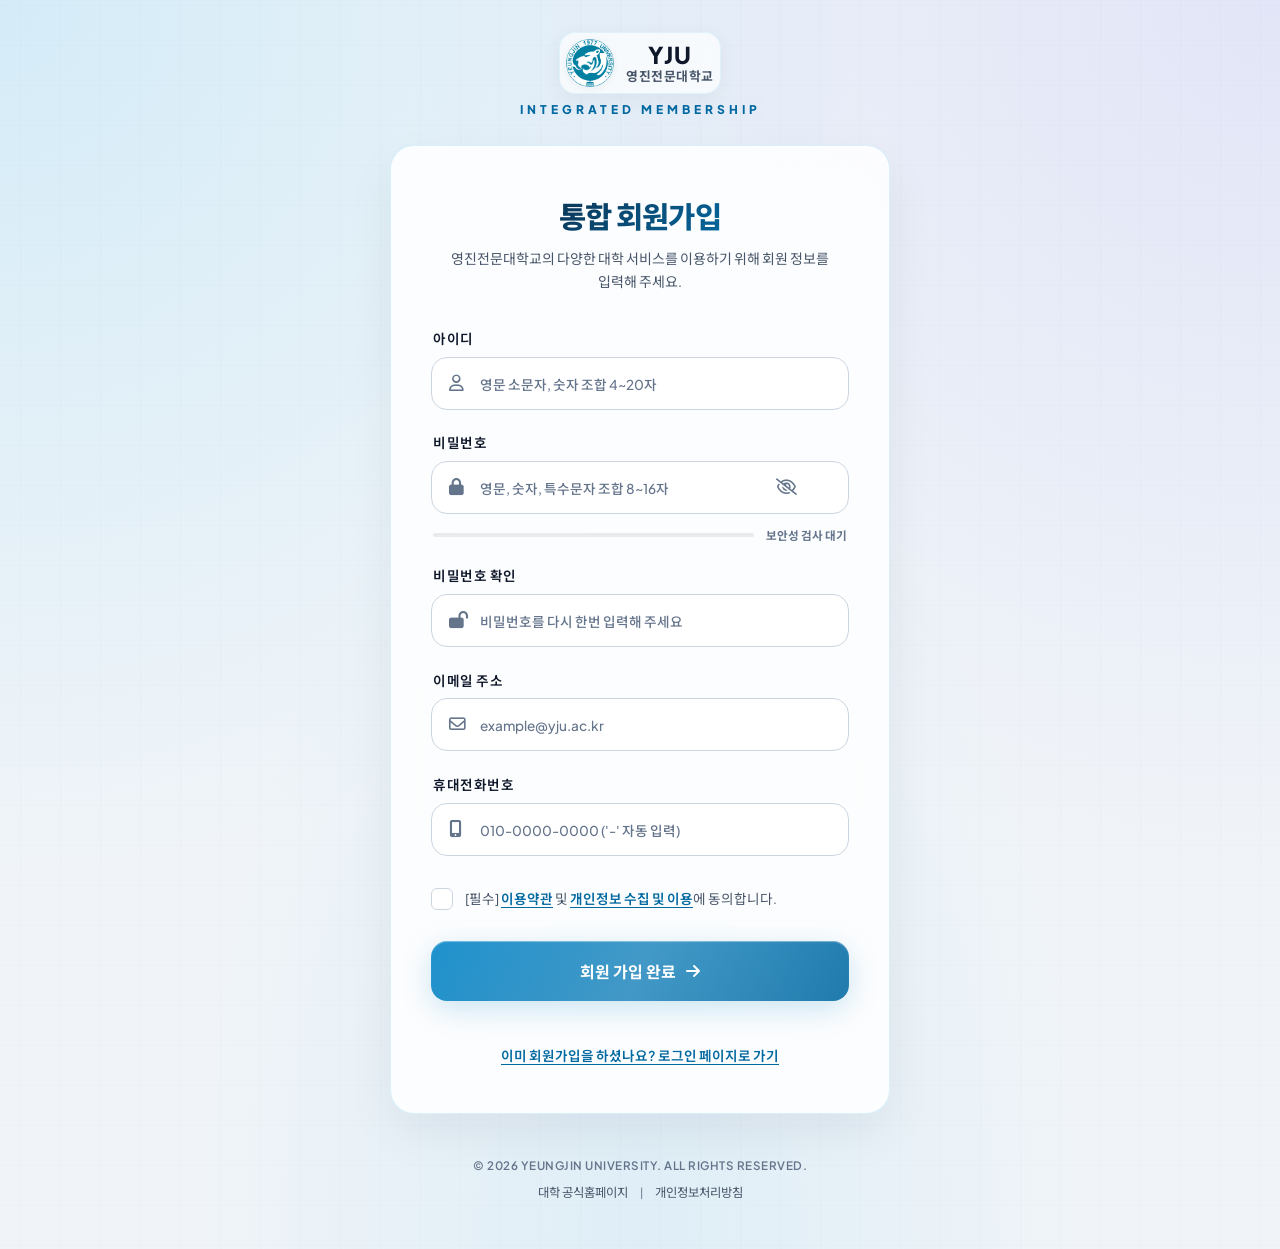
==== commit 624c39eb: "feat: add login redirect link at the bottom of the signup page" ====
--- a/index.html
+++ b/index.html
@@ -137,6 +137,11 @@
             <i class="fa-solid fa-arrow-right"></i>
           </button>
 
+          <!-- 로그인 이동 링크 -->
+          <div style="text-align: center; margin-top: 1.25rem;">
+            <a href="login.html" class="terms-link" style="font-size: 0.85rem;">이미 회원가입을 하셨나요? 로그인 페이지로 가기</a>
+          </div>
+
         </form>
       </section>
     </main>
